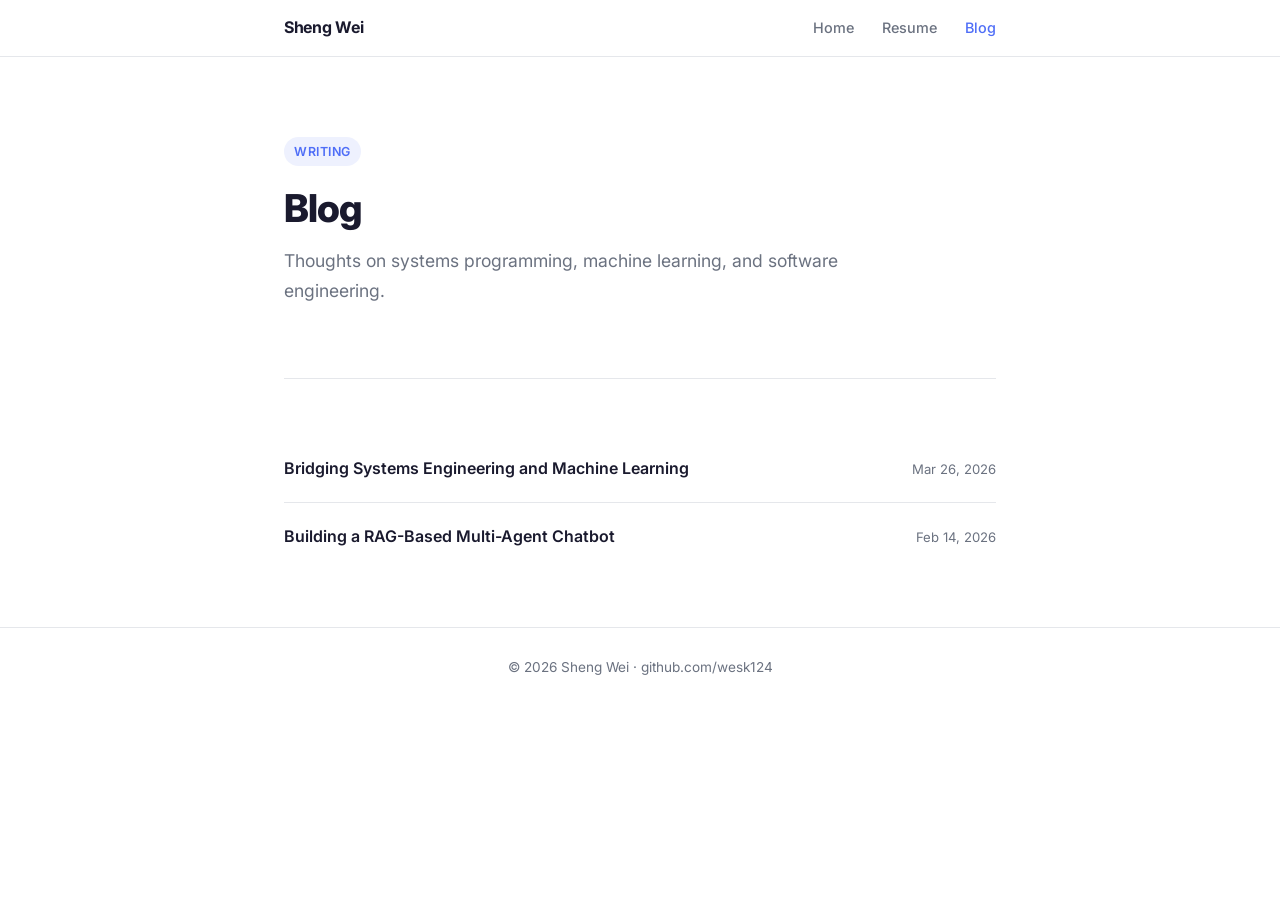
==== blog/index.html @ 81ddc0ad "try out claude gen website." ====
<!DOCTYPE html>
<html lang="en">
<head>
  <meta charset="UTF-8" />
  <meta name="viewport" content="width=device-width, initial-scale=1.0" />
  <title>Blog — Sheng Wei</title>
  <meta name="description" content="Blog posts by Sheng Wei on systems engineering, ML, and more." />
  <link rel="preconnect" href="https://fonts.googleapis.com" />
  <link rel="preconnect" href="https://fonts.gstatic.com" crossorigin />
  <link href="https://fonts.googleapis.com/css2?family=Inter:wght@400;500;600;700;800&display=swap" rel="stylesheet" />
  <link rel="stylesheet" href="../css/style.css" />
</head>
<body>

  <!-- Nav -->
  <nav>
    <div class="nav-inner">
      <a class="nav-logo" href="../index.html">Sheng Wei</a>
      <ul class="nav-links">
        <li><a href="../index.html">Home</a></li>
        <li><a href="../resume.html">Resume</a></li>
        <li><a href="index.html" class="active">Blog</a></li>
      </ul>
    </div>
  </nav>

  <div class="container">
    <section class="hero" style="padding-bottom: 40px;">
      <div class="hero-tag">Writing</div>
      <h1 style="font-size: clamp(1.8rem,4vw,2.4rem);">Blog</h1>
      <p class="hero-sub">
        Thoughts on systems programming, machine learning, and software engineering.
      </p>
    </section>

    <section class="section">
      <div class="blog-list">
        <a class="blog-card" href="bridging-systems-and-ml.html">
          <span class="blog-card-title">Bridging Systems Engineering and Machine Learning</span>
          <span class="blog-card-meta">Mar 26, 2026</span>
        </a>
        <a class="blog-card" href="rag-multi-agent-chatbot.html">
          <span class="blog-card-title">Building a RAG-Based Multi-Agent Chatbot</span>
          <span class="blog-card-meta">Feb 14, 2026</span>
        </a>
      </div>
    </section>
  </div>

  <footer>
    <p>© 2026 Sheng Wei · <a href="https://github.com/wesk124" target="_blank" rel="noopener">github.com/wesk124</a></p>
  </footer>

</body>
</html>
---- css/style.css ----
/* ── Reset & Base ─────────────────────────────────────────── */
*, *::before, *::after { box-sizing: border-box; margin: 0; padding: 0; }

:root {
  --accent:   #4f6ef7;
  --accent-l: #eef1fe;
  --text:     #1a1a2e;
  --muted:    #6b7280;
  --border:   #e5e7eb;
  --bg:       #ffffff;
  --bg-alt:   #f9fafb;
  --radius:   8px;
  --max-w:    760px;
  --font: 'Inter', system-ui, -apple-system, sans-serif;
}

html { scroll-behavior: smooth; }

body {
  font-family: var(--font);
  color: var(--text);
  background: var(--bg);
  line-height: 1.7;
  font-size: 16px;
}

a { color: var(--accent); text-decoration: none; }
a:hover { text-decoration: underline; }

img { max-width: 100%; display: block; }

/* ── Layout ───────────────────────────────────────────────── */
.container {
  max-width: var(--max-w);
  margin: 0 auto;
  padding: 0 24px;
}

/* ── Nav ──────────────────────────────────────────────────── */
nav {
  position: sticky;
  top: 0;
  background: rgba(255,255,255,0.92);
  backdrop-filter: blur(8px);
  border-bottom: 1px solid var(--border);
  z-index: 100;
}

.nav-inner {
  max-width: var(--max-w);
  margin: 0 auto;
  padding: 0 24px;
  height: 56px;
  display: flex;
  align-items: center;
  justify-content: space-between;
}

.nav-logo {
  font-weight: 700;
  font-size: 1rem;
  color: var(--text);
  letter-spacing: -0.3px;
}
.nav-logo:hover { text-decoration: none; color: var(--accent); }

.nav-links { display: flex; gap: 28px; list-style: none; }
.nav-links a {
  color: var(--muted);
  font-size: 0.9rem;
  font-weight: 500;
  transition: color 0.15s;
}
.nav-links a:hover,
.nav-links a.active { color: var(--accent); text-decoration: none; }

/* ── Hero ─────────────────────────────────────────────────── */
.hero {
  padding: 80px 0 64px;
  border-bottom: 1px solid var(--border);
}

.hero-tag {
  display: inline-block;
  background: var(--accent-l);
  color: var(--accent);
  font-size: 0.78rem;
  font-weight: 600;
  letter-spacing: 0.5px;
  text-transform: uppercase;
  padding: 4px 10px;
  border-radius: 20px;
  margin-bottom: 20px;
}

.hero h1 {
  font-size: clamp(2rem, 5vw, 2.8rem);
  font-weight: 800;
  letter-spacing: -1px;
  line-height: 1.15;
  margin-bottom: 16px;
}

.hero h1 span { color: var(--accent); }

.hero-sub {
  font-size: 1.1rem;
  color: var(--muted);
  max-width: 560px;
  margin-bottom: 32px;
}

.hero-links { display: flex; gap: 12px; flex-wrap: wrap; }

.btn {
  display: inline-flex;
  align-items: center;
  gap: 6px;
  padding: 10px 20px;
  border-radius: var(--radius);
  font-size: 0.9rem;
  font-weight: 600;
  transition: all 0.15s;
  cursor: pointer;
  border: none;
}

.btn-primary {
  background: var(--accent);
  color: #fff;
}
.btn-primary:hover { background: #3b57e8; text-decoration: none; color: #fff; }

.btn-outline {
  background: transparent;
  color: var(--text);
  border: 1.5px solid var(--border);
}
.btn-outline:hover { border-color: var(--accent); color: var(--accent); text-decoration: none; }

/* ── Section ──────────────────────────────────────────────── */
.section { padding: 56px 0; border-bottom: 1px solid var(--border); }
.section:last-child { border-bottom: none; }

.section-label {
  font-size: 0.78rem;
  font-weight: 600;
  letter-spacing: 1px;
  text-transform: uppercase;
  color: var(--accent);
  margin-bottom: 8px;
}

.section-title {
  font-size: 1.6rem;
  font-weight: 700;
  letter-spacing: -0.5px;
  margin-bottom: 32px;
}

/* ── Skills Grid ──────────────────────────────────────────── */
.skills-grid {
  display: grid;
  grid-template-columns: repeat(auto-fill, minmax(200px, 1fr));
  gap: 16px;
}

.skill-card {
  background: var(--bg-alt);
  border: 1px solid var(--border);
  border-radius: var(--radius);
  padding: 16px 20px;
}

.skill-card h4 {
  font-size: 0.82rem;
  font-weight: 700;
  text-transform: uppercase;
  letter-spacing: 0.5px;
  color: var(--muted);
  margin-bottom: 8px;
}

.skill-card p {
  font-size: 0.88rem;
  color: var(--text);
  line-height: 1.5;
}

/* ── Timeline (Experience / Education) ───────────────────── */
.timeline { display: flex; flex-direction: column; gap: 32px; }

.timeline-item {
  display: grid;
  grid-template-columns: 140px 1fr;
  gap: 0 24px;
}

.timeline-date {
  font-size: 0.82rem;
  color: var(--muted);
  font-weight: 500;
  padding-top: 2px;
  line-height: 1.4;
}

.timeline-body h3 {
  font-size: 1rem;
  font-weight: 700;
  margin-bottom: 2px;
}

.timeline-body .org {
  font-size: 0.88rem;
  color: var(--accent);
  font-weight: 500;
  margin-bottom: 8px;
}

.timeline-body p,
.timeline-body li {
  font-size: 0.9rem;
  color: var(--muted);
}

.timeline-body ul {
  padding-left: 18px;
  margin-top: 8px;
  display: flex;
  flex-direction: column;
  gap: 4px;
}

/* ── Projects ─────────────────────────────────────────────── */
.projects-grid {
  display: flex;
  flex-direction: column;
  gap: 20px;
}

.project-card {
  border: 1px solid var(--border);
  border-radius: var(--radius);
  padding: 20px 24px;
  transition: border-color 0.15s, box-shadow 0.15s;
}

.project-card:hover {
  border-color: var(--accent);
  box-shadow: 0 4px 20px rgba(79,110,247,0.08);
}

.project-card h3 {
  font-size: 1rem;
  font-weight: 700;
  margin-bottom: 4px;
}

.project-card .tag {
  display: inline-block;
  background: var(--accent-l);
  color: var(--accent);
  font-size: 0.75rem;
  font-weight: 600;
  padding: 2px 8px;
  border-radius: 4px;
  margin-bottom: 10px;
}

.project-card p {
  font-size: 0.9rem;
  color: var(--muted);
}

/* ── Blog Cards ───────────────────────────────────────────── */
.blog-list { display: flex; flex-direction: column; gap: 0; }

.blog-card {
  display: flex;
  align-items: baseline;
  justify-content: space-between;
  gap: 16px;
  padding: 20px 0;
  border-bottom: 1px solid var(--border);
  text-decoration: none;
  color: var(--text);
  transition: color 0.15s;
}

.blog-card:hover { color: var(--accent); text-decoration: none; }
.blog-card:last-child { border-bottom: none; }

.blog-card-title {
  font-size: 1rem;
  font-weight: 600;
}

.blog-card-meta {
  font-size: 0.82rem;
  color: var(--muted);
  white-space: nowrap;
  flex-shrink: 0;
}

/* ── Blog Post ────────────────────────────────────────────── */
.post-header { padding: 64px 0 40px; border-bottom: 1px solid var(--border); }

.post-header h1 {
  font-size: clamp(1.6rem, 4vw, 2.2rem);
  font-weight: 800;
  letter-spacing: -0.5px;
  line-height: 1.2;
  margin-bottom: 12px;
}

.post-meta {
  font-size: 0.88rem;
  color: var(--muted);
}

.post-body {
  padding: 40px 0 64px;
  max-width: 680px;
}

.post-body h2 {
  font-size: 1.3rem;
  font-weight: 700;
  margin: 40px 0 12px;
  letter-spacing: -0.3px;
}

.post-body h3 {
  font-size: 1.05rem;
  font-weight: 700;
  margin: 28px 0 8px;
}

.post-body p { margin-bottom: 20px; color: var(--text); }

.post-body ul, .post-body ol {
  padding-left: 22px;
  margin-bottom: 20px;
}

.post-body li { margin-bottom: 6px; }

.post-body code {
  background: var(--bg-alt);
  border: 1px solid var(--border);
  border-radius: 4px;
  padding: 2px 6px;
  font-size: 0.88em;
  font-family: 'Fira Code', monospace;
}

.post-body pre {
  background: var(--text);
  color: #e5e7eb;
  border-radius: var(--radius);
  padding: 20px 24px;
  overflow-x: auto;
  margin-bottom: 24px;
}

.post-body pre code {
  background: none;
  border: none;
  padding: 0;
  color: inherit;
  font-size: 0.88rem;
}

/* ── Resume Page ──────────────────────────────────────────── */
.resume-header {
  padding: 64px 0 40px;
  border-bottom: 1px solid var(--border);
}

.resume-header h1 {
  font-size: 2rem;
  font-weight: 800;
  letter-spacing: -0.5px;
  margin-bottom: 6px;
}

.resume-header .title {
  font-size: 1rem;
  color: var(--accent);
  font-weight: 600;
  margin-bottom: 12px;
}

.resume-contact {
  display: flex;
  flex-wrap: wrap;
  gap: 16px;
  margin-top: 16px;
}

.resume-contact a, .resume-contact span {
  font-size: 0.88rem;
  color: var(--muted);
  display: flex;
  align-items: center;
  gap: 5px;
}

.resume-contact a:hover { color: var(--accent); text-decoration: none; }

.resume-section { padding: 36px 0; border-bottom: 1px solid var(--border); }
.resume-section:last-child { border-bottom: none; }

.resume-section-title {
  font-size: 0.78rem;
  font-weight: 700;
  text-transform: uppercase;
  letter-spacing: 1px;
  color: var(--accent);
  margin-bottom: 20px;
}

.resume-download {
  margin-top: 12px;
}

/* ── Footer ───────────────────────────────────────────────── */
footer {
  border-top: 1px solid var(--border);
  padding: 28px 0;
  text-align: center;
}

footer p {
  font-size: 0.85rem;
  color: var(--muted);
}

footer a { color: var(--muted); }
footer a:hover { color: var(--accent); }

/* ── Responsive ───────────────────────────────────────────── */
@media (max-width: 600px) {
  .timeline-item {
    grid-template-columns: 1fr;
  }
  .timeline-date {
    font-size: 0.78rem;
    margin-bottom: 4px;
  }
  .hero { padding: 56px 0 48px; }
  .section { padding: 44px 0; }
}
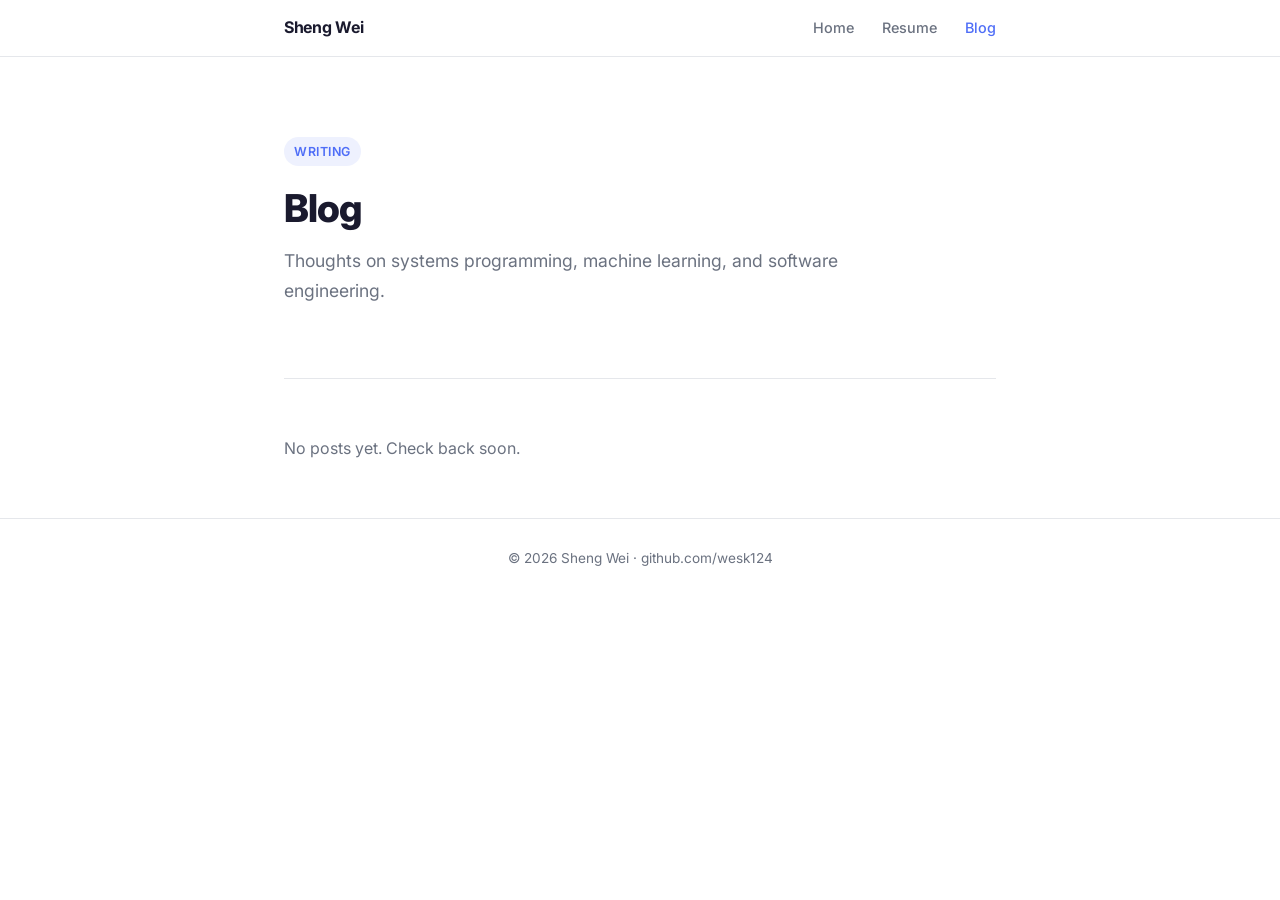
==== commit 48a96566: "Remove sample blog posts" ====
--- a/blog/index.html
+++ b/blog/index.html
@@ -34,16 +34,7 @@
     </section>
 
     <section class="section">
-      <div class="blog-list">
-        <a class="blog-card" href="bridging-systems-and-ml.html">
-          <span class="blog-card-title">Bridging Systems Engineering and Machine Learning</span>
-          <span class="blog-card-meta">Mar 26, 2026</span>
-        </a>
-        <a class="blog-card" href="rag-multi-agent-chatbot.html">
-          <span class="blog-card-title">Building a RAG-Based Multi-Agent Chatbot</span>
-          <span class="blog-card-meta">Feb 14, 2026</span>
-        </a>
-      </div>
+      <p style="color:var(--muted);">No posts yet. Check back soon.</p>
     </section>
   </div>
 
